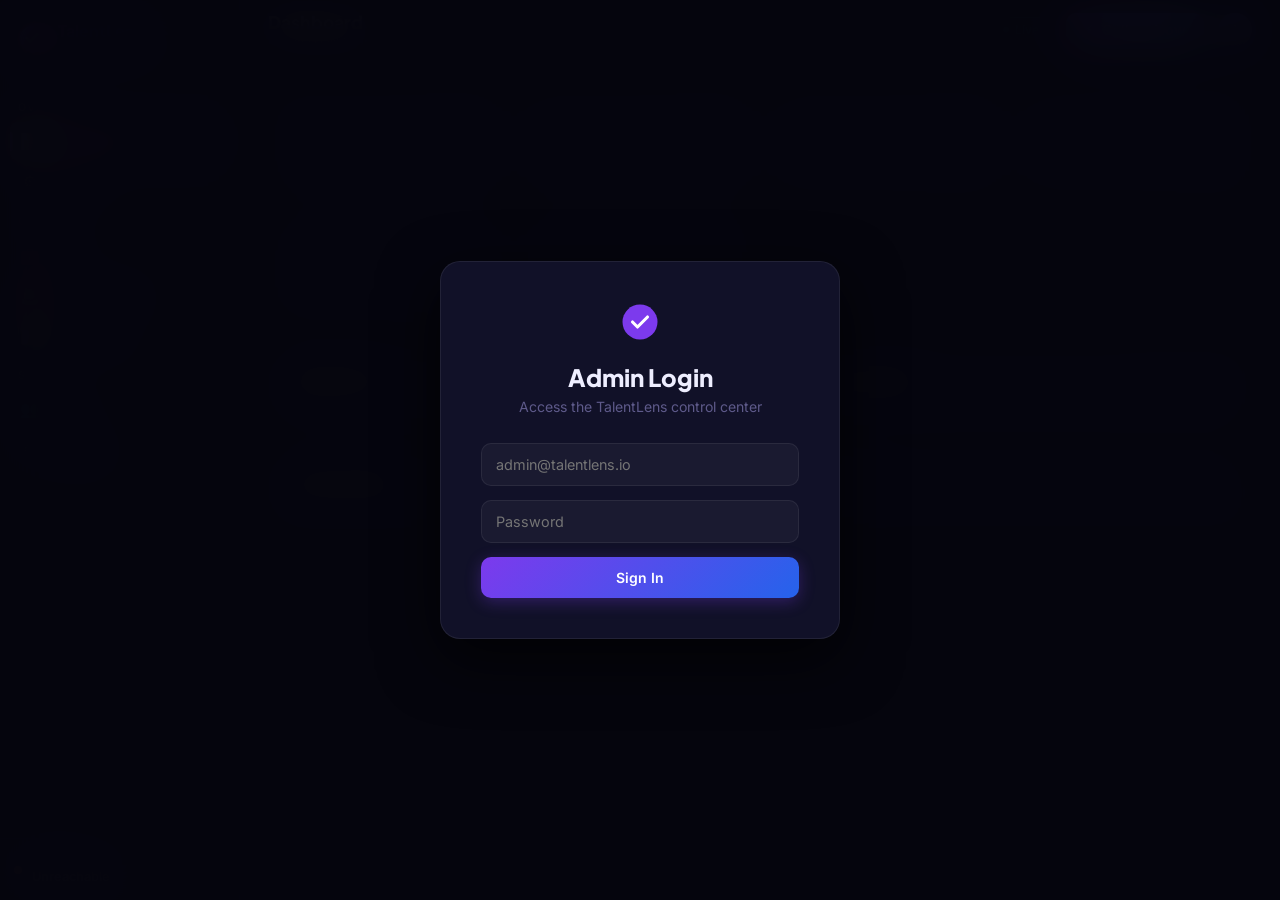
==== frontend/admin/index.html @ c3bb9ae3 "feat: TalentLens AI Job Intelligence Platform — initial upload Enterprise microservices stack: - Fas" ====
<!DOCTYPE html>
<html lang="en">
<head>
  <meta charset="UTF-8" />
  <meta name="viewport" content="width=device-width, initial-scale=1.0" />
  <title>TalentLens Admin — Pipeline Control Center</title>
  <meta name="description" content="Admin dashboard for monitoring and controlling the TalentLens job intelligence pipeline." />
  <link rel="preconnect" href="https://fonts.googleapis.com" />
  <link href="https://fonts.googleapis.com/css2?family=Inter:wght@300;400;500;600;700;800&family=Plus+Jakarta+Sans:wght@700;800&family=JetBrains+Mono:wght@400;500&display=swap" rel="stylesheet" />
  <link rel="stylesheet" href="style.css" />
</head>
<body>

<!-- SIDEBAR -->
<aside class="sidebar" id="sidebar">
  <div class="sidebar-brand">
    <svg viewBox="0 0 32 32" fill="none" width="28"><circle cx="16" cy="16" r="14" fill="url(#lg)"/><path d="M10 16l4 4 8-8" stroke="#fff" stroke-width="2.5" stroke-linecap="round" stroke-linejoin="round"/><defs><linearGradient id="lg" x1="2" y1="2" x2="30" y2="30"><stop stop-color="#7C3AED"/><stop offset="1" stop-color="#2563EB"/></linearGradient></defs></svg>
    <div><div class="brand-name">TalentLens</div><div class="brand-sub">Admin Console</div></div>
  </div>

  <nav class="sidebar-nav">
    <div class="nav-group-label">Overview</div>
    <a href="#" class="nav-item active" id="nav-overview" onclick="showPage('overview', this)">
      <span class="nav-icon">📊</span> Dashboard
    </a>
    <a href="#" class="nav-item" id="nav-pipeline" onclick="showPage('pipeline', this)">
      <span class="nav-icon">⚙️</span> Pipeline
    </a>

    <div class="nav-group-label">Content</div>
    <a href="#" class="nav-item" id="nav-jobs" onclick="showPage('jobs', this)">
      <span class="nav-icon">💼</span> Jobs
    </a>
    <a href="#" class="nav-item" id="nav-scam" onclick="showPage('scam', this)">
      <span class="nav-icon">🚨</span> Scam Reports
      <span class="nav-badge" id="scam-badge">—</span>
    </a>
    <a href="#" class="nav-item" id="nav-companies" onclick="showPage('companies', this)">
      <span class="nav-icon">🏢</span> Companies
    </a>

    <div class="nav-group-label">System</div>
    <a href="#" class="nav-item" id="nav-users" onclick="showPage('users', this)">
      <span class="nav-icon">👥</span> Users
    </a>
    <a href="#" class="nav-item" id="nav-settings" onclick="showPage('settings', this)">
      <span class="nav-icon">⚙️</span> Settings
    </a>
  </nav>

  <div class="sidebar-footer">
    <div class="status-indicator" id="status-indicator">
      <div class="status-dot" id="status-dot"></div>
      <div><div class="status-label">API Status</div><div class="status-value" id="status-value">Checking…</div></div>
    </div>
  </div>
</aside>

<!-- MAIN -->
<main class="main-content" id="main-content">

  <!-- Top Bar -->
  <header class="topbar">
    <div class="topbar-left">
      <h1 class="page-title" id="page-title">Dashboard</h1>
      <div class="breadcrumb" id="breadcrumb">Admin / Dashboard</div>
    </div>
    <div class="topbar-right">
      <div class="live-badge"><div class="live-dot"></div> Live</div>
      <button class="btn btn-primary" id="collect-btn" onclick="triggerCollection()">
        <span class="btn-icon">⚡</span> Collect Now
      </button>
      <div class="admin-avatar" id="admin-avatar">A</div>
    </div>
  </header>

  <!-- LOGIN OVERLAY -->
  <div class="login-overlay" id="login-overlay">
    <div class="login-card">
      <div class="login-logo">
        <svg viewBox="0 0 32 32" fill="none" width="40"><circle cx="16" cy="16" r="14" fill="url(#lo)"/><path d="M10 16l4 4 8-8" stroke="#fff" stroke-width="2.5" stroke-linecap="round" stroke-linejoin="round"/><defs><linearGradient id="lo" x1="2" y1="2" x2="30" y2="30"><stop stop-color="#7C3AED"/><stop offset="1" stop-color="#2563EB"/></linearGradient></defs></svg>
      </div>
      <h2>Admin Login</h2>
      <p>Access the TalentLens control center</p>
      <form onsubmit="doLogin(event)" class="login-form">
        <input type="email" id="adm-email" placeholder="admin@talentlens.io" required class="login-input" />
        <input type="password" id="adm-pass" placeholder="Password" required class="login-input" />
        <div class="login-error hidden" id="login-error"></div>
        <button type="submit" class="btn btn-primary btn-full" id="login-btn">Sign In</button>
      </form>
    </div>
  </div>

  <!-- ─── OVERVIEW PAGE ─── -->
  <div class="page active" id="page-overview">
    <div class="kpi-grid" id="kpi-grid">
      <div class="kpi-skeleton"></div><div class="kpi-skeleton"></div>
      <div class="kpi-skeleton"></div><div class="kpi-skeleton"></div>
      <div class="kpi-skeleton"></div><div class="kpi-skeleton"></div>
    </div>

    <div class="charts-row">
      <div class="chart-card">
        <div class="chart-header"><h3>Pipeline Flow</h3><span class="chart-meta" id="pipeline-updated"></span></div>
        <div class="pipeline-flow" id="pipeline-flow"></div>
      </div>
      <div class="chart-card">
        <div class="chart-header"><h3>Processing Speed</h3><span class="chart-meta">Avg ms per agent</span></div>
        <div id="speed-chart"></div>
      </div>
    </div>

    <div class="charts-row">
      <div class="chart-card">
        <div class="chart-header"><h3>Recent Activity</h3></div>
        <div id="activity-feed"></div>
      </div>
      <div class="chart-card">
        <div class="chart-header"><h3>Top Sources</h3></div>
        <div id="source-chart"></div>
      </div>
    </div>
  </div>

  <!-- ─── PIPELINE PAGE ─── -->
  <div class="page" id="page-pipeline">
    <div class="section-controls">
      <div class="control-card">
        <h3>Manual Collection Trigger</h3>
        <p class="control-desc">Force an immediate collection run across all sources</p>
        <div class="tag-group" id="source-tags">
          <label class="tag-toggle active" data-source="adzuna"><input type="checkbox" checked hidden> Adzuna</label>
          <label class="tag-toggle active" data-source="greenhouse"><input type="checkbox" checked hidden> Greenhouse</label>
          <label class="tag-toggle active" data-source="indeed"><input type="checkbox" checked hidden> Indeed</label>
          <label class="tag-toggle active" data-source="rss"><input type="checkbox" checked hidden> RSS</label>
        </div>
        <button class="btn btn-primary" onclick="triggerCollection()"><span>⚡</span> Trigger Collection</button>
      </div>
    </div>

    <div class="chart-card">
      <div class="chart-header"><h3>Pipeline Event Log</h3>
        <select class="mini-select" onchange="loadPipelineLog(this.value)">
          <option value="6">Last 6h</option>
          <option value="24" selected>Last 24h</option>
          <option value="48">Last 48h</option>
          <option value="168">Last Week</option>
        </select>
      </div>
      <div id="pipeline-log"></div>
    </div>
  </div>

  <!-- ─── JOBS PAGE ─── -->
  <div class="page" id="page-jobs">
    <div class="toolbar">
      <input type="text" id="jobs-search" placeholder="Search jobs…" class="search-input-sm" oninput="filterJobsTable(this.value)" />
      <select class="mini-select" id="job-status-filter" onchange="loadJobsTable()">
        <option value="published">Published</option>
        <option value="rejected">Rejected</option>
        <option value="raw">Raw</option>
        <option value="">All</option>
      </select>
    </div>
    <div class="data-table-wrap">
      <table class="data-table" id="jobs-table">
        <thead><tr><th>Title</th><th>Company</th><th>Source</th><th>Status</th><th>Quality</th><th>Scam Risk</th><th>Actions</th></tr></thead>
        <tbody id="jobs-tbody"><tr><td colspan="7" class="loading-row"><div class="loading-spinner"></div></td></tr></tbody>
      </table>
    </div>
    <div class="table-pagination" id="jobs-pagination"></div>
  </div>

  <!-- ─── SCAM REPORTS PAGE ─── -->
  <div class="page" id="page-scam">
    <div class="toolbar">
      <label class="filter-label-sm">Min probability:</label>
      <input type="range" min="0" max="1" step="0.1" value="0.4" id="scam-threshold" oninput="onScamThreshold(this.value)" class="range-sm" />
      <span id="scam-threshold-val">0.4</span>
    </div>
    <div class="data-table-wrap">
      <table class="data-table" id="scam-table">
        <thead><tr><th>Job Title</th><th>Company</th><th>Source</th><th>Risk Score</th><th>Rules Triggered</th><th>Status</th><th>Actions</th></tr></thead>
        <tbody id="scam-tbody"><tr><td colspan="7" class="loading-row"><div class="loading-spinner"></div></td></tr></tbody>
      </table>
    </div>
  </div>

  <!-- ─── USERS PAGE ─── -->
  <div class="page" id="page-users">
    <div class="toolbar">
      <input type="text" placeholder="Search users…" class="search-input-sm" oninput="searchUsers(this.value)" />
    </div>
    <div class="data-table-wrap">
      <table class="data-table">
        <thead><tr><th>Name</th><th>Email</th><th>Role</th><th>Active</th><th>Joined</th><th>Actions</th></tr></thead>
        <tbody id="users-tbody"><tr><td colspan="6" class="loading-row"><div class="loading-spinner"></div></td></tr></tbody>
      </table>
    </div>
    <div class="table-pagination" id="users-pagination"></div>
  </div>

  <!-- ─── COMPANIES PAGE ─── -->
  <div class="page" id="page-companies">
    <div class="data-table-wrap">
      <table class="data-table">
        <thead><tr><th>Company</th><th>Trust Score</th><th>Active Jobs</th><th>Scam Reports</th><th>Verified</th></tr></thead>
        <tbody id="companies-tbody"><tr><td colspan="5" class="loading-row"><div class="loading-spinner"></div></td></tr></tbody>
      </table>
    </div>
  </div>

  <!-- ─── SETTINGS PAGE ─── -->
  <div class="page" id="page-settings">
    <div class="settings-grid">
      <div class="settings-card">
        <h3>Pipeline Configuration</h3>
        <div class="setting-item">
          <label>Collection Interval (hours)</label>
          <input type="number" value="6" min="1" max="24" class="setting-input" />
        </div>
        <div class="setting-item">
          <label>Scam Rejection Threshold</label>
          <input type="range" min="0" max="1" step="0.05" value="0.6" class="setting-input" />
        </div>
        <div class="setting-item">
          <label>Max Jobs per Source</label>
          <input type="number" value="500" min="50" max="5000" class="setting-input" />
        </div>
        <button class="btn btn-primary" onclick="showToast('Settings saved ✓', 'success')">Save Changes</button>
      </div>
      <div class="settings-card">
        <h3>API Keys</h3>
        <div class="setting-item">
          <label>Adzuna App ID</label>
          <input type="text" placeholder="••••••••" class="setting-input" />
        </div>
        <div class="setting-item">
          <label>Adzuna API Key</label>
          <input type="password" placeholder="••••••••" class="setting-input" />
        </div>
        <div class="setting-item">
          <label>OpenAI API Key</label>
          <input type="password" placeholder="sk-••••••••" class="setting-input" />
        </div>
        <div class="setting-item">
          <label>Anthropic API Key</label>
          <input type="password" placeholder="sk-ant-••••••••" class="setting-input" />
        </div>
        <button class="btn btn-primary" onclick="showToast('API keys saved ✓', 'success')">Save Keys</button>
      </div>
    </div>
  </div>

</main>

<!-- Toast -->
<div class="toast-container" id="toast-container"></div>

<!-- Collect Modal -->
<div class="modal-overlay hidden" id="collect-modal">
  <div class="modal-card">
    <h3>⚡ Collection Triggered</h3>
    <p id="collect-result"></p>
    <button class="btn btn-primary" onclick="document.getElementById('collect-modal').classList.add('hidden')">Close</button>
  </div>
</div>

<script src="app.js"></script>
</body>
</html>
---- frontend/admin/style.css ----
/* ═══════════════════════════════════════════════════════════
   TalentLens Admin Console — Design System
   Dark control-center aesthetic • Violet-blue palette
═══════════════════════════════════════════════════════════ */

:root {
  --bg-base:      #06060e;
  --bg-surface:   #0c0c1a;
  --bg-elevated:  #111128;
  --bg-card:      rgba(17,17,40,0.85);
  --bg-glass:     rgba(255,255,255,0.04);
  --bg-glass-h:   rgba(255,255,255,0.07);

  --violet-600:   #6D28D9;
  --violet-500:   #7C3AED;
  --violet-400:   #8B5CF6;
  --violet-300:   #A78BFA;
  --blue-500:     #2563EB;
  --blue-400:     #3B82F6;
  --cyan-400:     #22D3EE;
  --emerald-500:  #10B981;
  --emerald-400:  #34D399;
  --rose-500:     #EF4444;
  --rose-400:     #F87171;
  --amber-400:    #FBBF24;
  --orange-400:   #FB923C;

  --text-primary:  #EEEEFF;
  --text-secondary:#9B97C5;
  --text-muted:    #5E5A8A;

  --border:        rgba(255,255,255,0.07);
  --border-h:      rgba(124,58,237,0.35);

  --gradient-primary: linear-gradient(135deg, #7C3AED, #2563EB);
  --gradient-success: linear-gradient(135deg, #10B981, #059669);
  --gradient-danger:  linear-gradient(135deg, #EF4444, #DC2626);
  --gradient-warn:    linear-gradient(135deg, #F59E0B, #D97706);

  --sidebar-w: 240px;
  --topbar-h:  60px;

  --shadow-sm: 0 2px 8px rgba(0,0,0,0.5);
  --shadow-md: 0 8px 32px rgba(0,0,0,0.6);
  --shadow-lg: 0 20px 60px rgba(0,0,0,0.7);

  --radius-sm: 6px;
  --radius-md: 10px;
  --radius-lg: 14px;
  --radius-xl: 20px;

  --transition: all 0.2s cubic-bezier(0.4,0,0.2,1);
}

/* ─── Reset ─────────────────────────────────────────────────── */
*, *::before, *::after { box-sizing: border-box; margin: 0; padding: 0; }
html { height: 100%; }
body {
  font-family: 'Inter', system-ui, sans-serif;
  background: var(--bg-base);
  color: var(--text-primary);
  min-height: 100vh;
  display: flex;
  overflow-x: hidden;
}
a { color: inherit; text-decoration: none; }
button { cursor: pointer; border: none; background: none; font-family: inherit; }
input, select { font-family: inherit; }
.hidden { display: none !important; }
::-webkit-scrollbar { width: 5px; height: 5px; }
::-webkit-scrollbar-track { background: var(--bg-surface); }
::-webkit-scrollbar-thumb { background: rgba(124,58,237,0.3); border-radius: 3px; }
::-webkit-scrollbar-thumb:hover { background: var(--violet-500); }

/* ─── Layout ────────────────────────────────────────────────── */
.sidebar {
  width: var(--sidebar-w); min-height: 100vh; position: fixed; left: 0; top: 0; bottom: 0;
  background: var(--bg-surface); border-right: 1px solid var(--border);
  display: flex; flex-direction: column; z-index: 50; overflow-y: auto;
}
.main-content {
  margin-left: var(--sidebar-w); flex: 1; min-height: 100vh;
  display: flex; flex-direction: column;
}

/* ─── Sidebar ────────────────────────────────────────────────── */
.sidebar-brand {
  display: flex; align-items: center; gap: 12px; padding: 20px 18px 16px;
  border-bottom: 1px solid var(--border);
}
.brand-name { font-family: 'Plus Jakarta Sans', sans-serif; font-weight: 800; font-size: 1rem; background: var(--gradient-primary); -webkit-background-clip: text; -webkit-text-fill-color: transparent; background-clip: text; }
.brand-sub { font-size: 0.7rem; color: var(--text-muted); font-weight: 500; }

.sidebar-nav { flex: 1; padding: 16px 10px; display: flex; flex-direction: column; gap: 2px; }
.nav-group-label { font-size: 0.68rem; font-weight: 700; color: var(--text-muted); text-transform: uppercase; letter-spacing: 0.08em; padding: 12px 8px 6px; }
.nav-item {
  display: flex; align-items: center; gap: 10px; padding: 9px 10px;
  border-radius: var(--radius-sm); font-size: 0.875rem; color: var(--text-secondary);
  transition: var(--transition); position: relative;
}
.nav-item:hover { background: var(--bg-glass-h); color: var(--text-primary); }
.nav-item.active { background: rgba(124,58,237,0.15); color: var(--violet-300); }
.nav-item.active::before { content: ''; position: absolute; left: 0; top: 25%; bottom: 25%; width: 3px; border-radius: 0 2px 2px 0; background: var(--violet-500); }
.nav-icon { font-size: 1rem; width: 20px; text-align: center; }
.nav-badge {
  margin-left: auto; background: rgba(239,68,68,0.15); color: var(--rose-400);
  border: 1px solid rgba(239,68,68,0.2); border-radius: 100px;
  font-size: 0.7rem; font-weight: 700; padding: 1px 7px;
}

.sidebar-footer { padding: 16px 14px; border-top: 1px solid var(--border); }
.status-indicator { display: flex; align-items: center; gap: 10px; }
.status-dot { width: 8px; height: 8px; border-radius: 50%; background: var(--emerald-400); animation: pulse 2s infinite; flex-shrink: 0; }
.status-dot.error { background: var(--rose-400); animation: none; }
.status-label { font-size: 0.72rem; color: var(--text-muted); }
.status-value { font-size: 0.8rem; font-weight: 600; color: var(--text-secondary); }
@keyframes pulse { 0%,100%{opacity:1;box-shadow:0 0 0 0 rgba(52,211,153,0.4)} 50%{opacity:0.7;box-shadow:0 0 0 5px rgba(52,211,153,0)} }

/* ─── Topbar ─────────────────────────────────────────────────── */
.topbar {
  height: var(--topbar-h); display: flex; align-items: center; justify-content: space-between;
  padding: 0 28px; border-bottom: 1px solid var(--border);
  background: rgba(6,6,14,0.9); backdrop-filter: blur(20px);
  position: sticky; top: 0; z-index: 40;
}
.topbar-left .page-title { font-family: 'Plus Jakarta Sans', sans-serif; font-size: 1.1rem; font-weight: 800; }
.breadcrumb { font-size: 0.75rem; color: var(--text-muted); margin-top: 1px; }
.topbar-right { display: flex; align-items: center; gap: 14px; }

.live-badge {
  display: flex; align-items: center; gap: 6px; padding: 4px 12px;
  border-radius: 100px; background: rgba(52,211,153,0.1); border: 1px solid rgba(52,211,153,0.2);
  font-size: 0.75rem; font-weight: 600; color: var(--emerald-400);
}
.live-dot { width: 6px; height: 6px; border-radius: 50%; background: var(--emerald-400); animation: pulse-green 1.5s infinite; }
@keyframes pulse-green { 0%,100%{opacity:1} 50%{opacity:0.4} }

.admin-avatar {
  width: 34px; height: 34px; border-radius: 50%; background: var(--gradient-primary);
  display: flex; align-items: center; justify-content: center;
  font-weight: 700; font-size: 0.85rem; color: #fff; cursor: pointer;
  border: 2px solid rgba(124,58,237,0.4);
}

/* ─── Buttons ────────────────────────────────────────────────── */
.btn {
  display: inline-flex; align-items: center; gap: 8px;
  padding: 8px 18px; border-radius: var(--radius-md);
  font-size: 0.875rem; font-weight: 600; transition: var(--transition); white-space: nowrap;
}
.btn-primary { background: var(--gradient-primary); color: #fff; box-shadow: 0 4px 16px rgba(124,58,237,0.3); }
.btn-primary:hover { transform: translateY(-1px); box-shadow: 0 6px 24px rgba(124,58,237,0.5); }
.btn-danger { background: var(--gradient-danger); color: #fff; }
.btn-ghost { background: var(--bg-glass); border: 1px solid var(--border); color: var(--text-secondary); }
.btn-ghost:hover { border-color: var(--border-h); color: var(--text-primary); }
.btn-sm { padding: 5px 12px; font-size: 0.8rem; border-radius: var(--radius-sm); }
.btn-full { width: 100%; justify-content: center; padding: 12px; }
.btn-icon { font-size: 0.9rem; }

/* ─── Pages ──────────────────────────────────────────────────── */
.page { display: none; padding: 28px; flex: 1; animation: fade-in 0.25s ease; }
.page.active { display: block; }
@keyframes fade-in { from{opacity:0;transform:translateY(8px)} to{opacity:1;transform:translateY(0)} }

/* ─── KPI Grid ───────────────────────────────────────────────── */
.kpi-grid { display: grid; grid-template-columns: repeat(auto-fill, minmax(200px, 1fr)); gap: 16px; margin-bottom: 24px; }
.kpi-card {
  background: var(--bg-card); border: 1px solid var(--border);
  border-radius: var(--radius-lg); padding: 20px 22px;
  backdrop-filter: blur(12px); transition: var(--transition);
  position: relative; overflow: hidden;
}
.kpi-card::after { content: ''; position: absolute; top: 0; left: 0; right: 0; height: 2px; background: var(--kpi-accent, var(--gradient-primary)); }
.kpi-card:hover { border-color: var(--border-h); transform: translateY(-2px); box-shadow: var(--shadow-md); }
.kpi-label { font-size: 0.75rem; font-weight: 600; color: var(--text-muted); text-transform: uppercase; letter-spacing: 0.06em; margin-bottom: 10px; }
.kpi-value { font-family: 'Plus Jakarta Sans', sans-serif; font-size: 2rem; font-weight: 800; line-height: 1.1; margin-bottom: 6px; }
.kpi-delta { font-size: 0.78rem; font-weight: 600; }
.kpi-delta.up { color: var(--emerald-400); }
.kpi-delta.down { color: var(--rose-400); }
.kpi-delta.neutral { color: var(--text-muted); }
.kpi-icon { position: absolute; top: 20px; right: 20px; font-size: 1.6rem; opacity: 0.3; }

.kpi-skeleton { height: 110px; border-radius: var(--radius-lg); background: linear-gradient(90deg, var(--bg-card) 25%, var(--bg-elevated) 50%, var(--bg-card) 75%); background-size: 200% 100%; animation: shimmer 1.8s infinite; }
@keyframes shimmer { 0%{background-position:200% 0} 100%{background-position:-200% 0} }

/* ─── Chart Cards ────────────────────────────────────────────── */
.charts-row { display: grid; grid-template-columns: 1fr 1fr; gap: 20px; margin-bottom: 20px; }
.chart-card {
  background: var(--bg-card); border: 1px solid var(--border);
  border-radius: var(--radius-lg); padding: 22px;
  backdrop-filter: blur(12px);
}
.chart-header { display: flex; align-items: center; justify-content: space-between; margin-bottom: 20px; }
.chart-header h3 { font-size: 0.9rem; font-weight: 700; }
.chart-meta { font-size: 0.75rem; color: var(--text-muted); }

/* ─── Pipeline Flow ──────────────────────────────────────────── */
.pipeline-flow { display: flex; align-items: center; gap: 0; overflow-x: auto; }
.pipeline-stage {
  display: flex; flex-direction: column; align-items: center; min-width: 90px; flex: 1;
}
.stage-bubble {
  width: 52px; height: 52px; border-radius: 50%;
  border: 2px solid var(--border); background: var(--bg-elevated);
  display: flex; align-items: center; justify-content: center;
  font-size: 1.2rem; position: relative; transition: var(--transition);
  cursor: default;
}
.stage-bubble.active { border-color: var(--violet-500); box-shadow: 0 0 20px rgba(124,58,237,0.35); }
.stage-bubble::after { content: attr(data-count); position: absolute; bottom: -20px; font-size: 0.72rem; font-weight: 700; color: var(--violet-300); white-space: nowrap; }
.stage-label { font-size: 0.7rem; color: var(--text-muted); margin-top: 28px; text-align: center; font-weight: 500; }
.stage-arrow { color: var(--text-muted); font-size: 1.1rem; flex-shrink: 0; padding: 0 4px; padding-bottom: 24px; }

/* ─── Speed Chart ────────────────────────────────────────────── */
.speed-bar-row { display: flex; align-items: center; gap: 12px; margin-bottom: 10px; }
.speed-bar-name { width: 90px; font-size: 0.78rem; color: var(--text-secondary); font-family: 'JetBrains Mono', monospace; }
.speed-bar-track { flex: 1; height: 8px; background: var(--bg-glass); border-radius: 4px; overflow: hidden; }
.speed-bar-fill { height: 100%; border-radius: 4px; background: var(--gradient-primary); transition: width 0.8s ease; }
.speed-bar-val { font-size: 0.75rem; color: var(--text-muted); font-family: 'JetBrains Mono', monospace; min-width: 52px; text-align: right; }

/* ─── Activity Feed ──────────────────────────────────────────── */
.activity-item {
  display: flex; align-items: flex-start; gap: 12px; padding: 10px 0;
  border-bottom: 1px solid var(--border);
}
.activity-item:last-child { border-bottom: none; }
.activity-icon { width: 28px; height: 28px; border-radius: 50%; display: flex; align-items: center; justify-content: center; font-size: 0.8rem; flex-shrink: 0; }
.activity-icon.success { background: rgba(52,211,153,0.15); }
.activity-icon.error { background: rgba(248,113,113,0.15); }
.activity-icon.info { background: rgba(124,58,237,0.15); }
.activity-text { flex: 1; }
.activity-msg { font-size: 0.82rem; color: var(--text-primary); line-height: 1.4; }
.activity-time { font-size: 0.72rem; color: var(--text-muted); margin-top: 2px; font-family: 'JetBrains Mono', monospace; }

/* ─── Source Chart ───────────────────────────────────────────── */
.source-bar-row { display: flex; align-items: center; gap: 12px; margin-bottom: 12px; }
.source-name { width: 80px; font-size: 0.8rem; color: var(--text-secondary); }
.source-bar-outer { flex: 1; height: 10px; background: var(--bg-glass); border-radius: 5px; overflow: hidden; }
.source-bar-inner { height: 100%; border-radius: 5px; }
.source-count { font-size: 0.78rem; color: var(--text-muted); min-width: 36px; text-align: right; font-family: 'JetBrains Mono', monospace; }

/* ─── Tables ─────────────────────────────────────────────────── */
.data-table-wrap { background: var(--bg-card); border: 1px solid var(--border); border-radius: var(--radius-lg); overflow: hidden; }
.data-table { width: 100%; border-collapse: collapse; }
.data-table thead tr { background: rgba(124,58,237,0.06); border-bottom: 1px solid var(--border); }
.data-table th { padding: 12px 16px; text-align: left; font-size: 0.75rem; font-weight: 700; color: var(--text-muted); text-transform: uppercase; letter-spacing: 0.05em; white-space: nowrap; }
.data-table td { padding: 12px 16px; font-size: 0.85rem; border-bottom: 1px solid var(--border); vertical-align: middle; }
.data-table tbody tr { transition: var(--transition); }
.data-table tbody tr:hover { background: var(--bg-glass-h); }
.data-table tbody tr:last-child td { border-bottom: none; }
.loading-row { text-align: center; padding: 40px !important; }
.table-pagination { display: flex; justify-content: flex-end; gap: 8px; padding: 14px 16px; border-top: 1px solid var(--border); }

/* Table helpers */
.cell-truncate { max-width: 200px; overflow: hidden; text-overflow: ellipsis; white-space: nowrap; }
.status-chip { padding: 3px 9px; border-radius: 100px; font-size: 0.73rem; font-weight: 600; }
.chip-published  { background: rgba(52,211,153,0.12); color: var(--emerald-400); border: 1px solid rgba(52,211,153,0.2); }
.chip-rejected   { background: rgba(248,113,113,0.12); color: var(--rose-400); border: 1px solid rgba(248,113,113,0.2); }
.chip-raw        { background: rgba(255,255,255,0.06); color: var(--text-muted); border: 1px solid var(--border); }
.chip-admin      { background: rgba(124,58,237,0.12); color: var(--violet-300); border: 1px solid rgba(124,58,237,0.2); }
.chip-user       { background: var(--bg-glass); color: var(--text-secondary); border: 1px solid var(--border); }

.risk-bar { display: flex; align-items: center; gap: 8px; }
.risk-fill { height: 6px; border-radius: 3px; min-width: 4px; }
.risk-pct { font-size: 0.78rem; font-family: 'JetBrains Mono', monospace; }
.quality-score { font-family: 'JetBrains Mono', monospace; font-weight: 600; font-size: 0.85rem; }

/* ─── Pipeline Log ───────────────────────────────────────────── */
.log-entry {
  display: flex; align-items: center; gap: 14px; padding: 10px 0;
  border-bottom: 1px solid var(--border); font-size: 0.82rem;
}
.log-entry:last-child { border-bottom: none; }
.log-status { width: 8px; height: 8px; border-radius: 50%; flex-shrink: 0; }
.log-status.success { background: var(--emerald-400); }
.log-status.failed  { background: var(--rose-400); }
.log-status.pending { background: var(--amber-400); }
.log-agent { width: 90px; color: var(--violet-300); font-family: 'JetBrains Mono', monospace; font-size: 0.78rem; flex-shrink: 0; }
.log-msg { flex: 1; color: var(--text-secondary); }
.log-time { color: var(--text-muted); font-family: 'JetBrains Mono', monospace; font-size: 0.73rem; white-space: nowrap; }
.log-dur  { color: var(--text-muted); font-family: 'JetBrains Mono', monospace; font-size: 0.73rem; min-width: 60px; text-align: right; }

/* ─── Controls ───────────────────────────────────────────────── */
.section-controls { margin-bottom: 20px; }
.control-card { background: var(--bg-card); border: 1px solid var(--border); border-radius: var(--radius-lg); padding: 24px; display: flex; flex-direction: column; gap: 16px; }
.control-card h3 { font-size: 0.95rem; font-weight: 700; }
.control-desc { font-size: 0.85rem; color: var(--text-muted); }

.tag-group { display: flex; gap: 8px; flex-wrap: wrap; }
.tag-toggle {
  padding: 6px 14px; border-radius: 100px; cursor: pointer; font-size: 0.82rem;
  border: 1px solid var(--border); color: var(--text-muted); transition: var(--transition);
}
.tag-toggle.active { background: rgba(124,58,237,0.15); border-color: var(--violet-500); color: var(--violet-300); }

/* ─── Settings ───────────────────────────────────────────────── */
.settings-grid { display: grid; grid-template-columns: 1fr 1fr; gap: 20px; }
.settings-card { background: var(--bg-card); border: 1px solid var(--border); border-radius: var(--radius-lg); padding: 24px; display: flex; flex-direction: column; gap: 16px; }
.settings-card h3 { font-size: 0.95rem; font-weight: 700; border-bottom: 1px solid var(--border); padding-bottom: 14px; }
.setting-item { display: flex; flex-direction: column; gap: 6px; }
.setting-item label { font-size: 0.8rem; font-weight: 600; color: var(--text-secondary); }
.setting-input { background: var(--bg-glass); border: 1px solid var(--border); color: var(--text-primary); border-radius: var(--radius-sm); padding: 9px 12px; font-size: 0.85rem; outline: none; transition: var(--transition); width: 100%; }
.setting-input:focus { border-color: var(--violet-500); box-shadow: 0 0 0 3px rgba(124,58,237,0.12); }
input[type="range"].setting-input { padding: 4px 0; border: none; background: none; accent-color: var(--violet-500); }

/* ─── Toolbar ────────────────────────────────────────────────── */
.toolbar { display: flex; align-items: center; gap: 12px; margin-bottom: 16px; }
.search-input-sm {
  flex: 1; max-width: 320px; background: var(--bg-card); border: 1px solid var(--border);
  color: var(--text-primary); padding: 8px 14px; border-radius: var(--radius-md);
  font-size: 0.85rem; outline: none; transition: var(--transition);
}
.search-input-sm:focus { border-color: var(--violet-500); }
.mini-select { background: var(--bg-card); border: 1px solid var(--border); color: var(--text-secondary); padding: 7px 12px; border-radius: var(--radius-sm); font-size: 0.82rem; outline: none; cursor: pointer; }
.mini-select:focus { border-color: var(--violet-500); }
.filter-label-sm { font-size: 0.82rem; color: var(--text-muted); }
.range-sm { accent-color: var(--violet-500); width: 120px; cursor: pointer; }

/* ─── Login Overlay ──────────────────────────────────────────── */
.login-overlay {
  position: fixed; inset: 0; background: rgba(6,6,14,0.97);
  display: flex; align-items: center; justify-content: center; z-index: 200;
  backdrop-filter: blur(20px);
}
.login-card {
  background: var(--bg-elevated); border: 1px solid var(--border);
  border-radius: var(--radius-xl); padding: 40px; width: min(400px, 95vw);
  text-align: center; box-shadow: var(--shadow-lg);
}
.login-logo { margin-bottom: 16px; }
.login-card h2 { font-family: 'Plus Jakarta Sans', sans-serif; font-size: 1.5rem; font-weight: 800; margin-bottom: 6px; }
.login-card p { color: var(--text-muted); font-size: 0.88rem; margin-bottom: 28px; }
.login-form { display: flex; flex-direction: column; gap: 14px; text-align: left; }
.login-input {
  background: var(--bg-glass); border: 1px solid var(--border);
  color: var(--text-primary); padding: 12px 14px; border-radius: var(--radius-md);
  font-size: 0.9rem; outline: none; transition: var(--transition); width: 100%;
}
.login-input:focus { border-color: var(--violet-500); box-shadow: 0 0 0 3px rgba(124,58,237,0.12); }
.login-error { padding: 10px 14px; border-radius: var(--radius-sm); background: rgba(248,113,113,0.1); border: 1px solid rgba(248,113,113,0.2); font-size: 0.85rem; color: var(--rose-400); }

/* ─── Toast ──────────────────────────────────────────────────── */
.toast-container { position: fixed; bottom: 24px; right: 24px; z-index: 400; display: flex; flex-direction: column; gap: 10px; }
.toast {
  padding: 12px 18px; border-radius: var(--radius-md); background: var(--bg-elevated);
  border: 1px solid var(--border); font-size: 0.85rem; font-weight: 500;
  box-shadow: var(--shadow-md); animation: slide-in 0.25s ease;
  max-width: 300px; display: flex; align-items: center; gap: 10px;
}
.toast.success { border-left: 3px solid var(--emerald-400); }
.toast.error   { border-left: 3px solid var(--rose-400); }
.toast.info    { border-left: 3px solid var(--violet-400); }
@keyframes slide-in { from{opacity:0;transform:translateX(12px)} to{opacity:1;transform:translateX(0)} }

/* ─── Collect Modal ──────────────────────────────────────────── */
.modal-overlay { position: fixed; inset: 0; background: rgba(0,0,0,0.7); backdrop-filter: blur(8px); z-index: 300; display: flex; align-items: center; justify-content: center; }
.modal-card { background: var(--bg-elevated); border: 1px solid var(--border); border-radius: var(--radius-xl); padding: 36px; width: min(380px,95vw); text-align: center; box-shadow: var(--shadow-lg); display: flex; flex-direction: column; gap: 16px; }
.modal-card h3 { font-size: 1.2rem; font-weight: 700; }
.modal-card p { color: var(--text-secondary); font-size: 0.9rem; }

/* ─── Loading spinner ────────────────────────────────────────── */
.loading-spinner { width: 36px; height: 36px; border-radius: 50%; border: 3px solid var(--border); border-top-color: var(--violet-500); animation: spin 0.8s linear infinite; margin: 30px auto; }
@keyframes spin { to{transform:rotate(360deg)} }

/* ─── Responsive ─────────────────────────────────────────────── */
@media (max-width: 1100px) { .charts-row { grid-template-columns: 1fr; } }
@media (max-width: 768px) {
  .sidebar { transform: translateX(-100%); }
  .main-content { margin-left: 0; }
  .kpi-grid { grid-template-columns: repeat(2, 1fr); }
  .settings-grid { grid-template-columns: 1fr; }
}
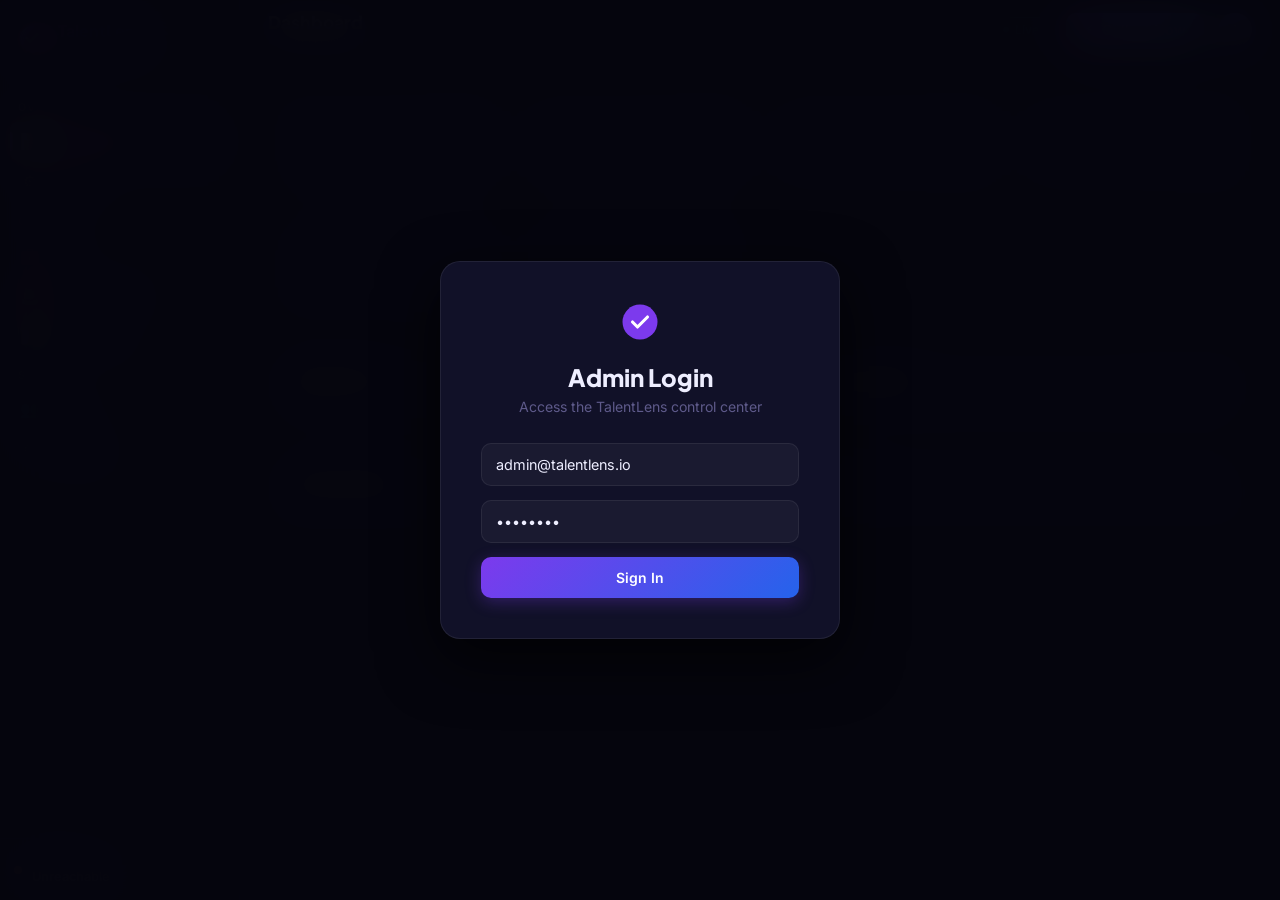
==== commit 77cf1c50: "feat: update services, frontend, shared modules and add docs" ====
--- a/frontend/admin/index.html
+++ b/frontend/admin/index.html
@@ -70,7 +70,7 @@
       <button class="btn btn-primary" id="collect-btn" onclick="triggerCollection()">
         <span class="btn-icon">⚡</span> Collect Now
       </button>
-      <div class="admin-avatar" id="admin-avatar">A</div>
+      <div class="admin-avatar" id="admin-avatar" onclick="logout()" title="Click to Sign Out" style="cursor:pointer">A</div>
     </div>
   </header>
 
@@ -83,8 +83,8 @@
       <h2>Admin Login</h2>
       <p>Access the TalentLens control center</p>
       <form onsubmit="doLogin(event)" class="login-form">
-        <input type="email" id="adm-email" placeholder="admin@talentlens.io" required class="login-input" />
-        <input type="password" id="adm-pass" placeholder="Password" required class="login-input" />
+        <input type="email" id="adm-email" value="admin@talentlens.io" placeholder="admin@talentlens.io" required class="login-input" />
+        <input type="password" id="adm-pass" value="admin123" placeholder="Password" required class="login-input" />
         <div class="login-error hidden" id="login-error"></div>
         <button type="submit" class="btn btn-primary btn-full" id="login-btn">Sign In</button>
       </form>
